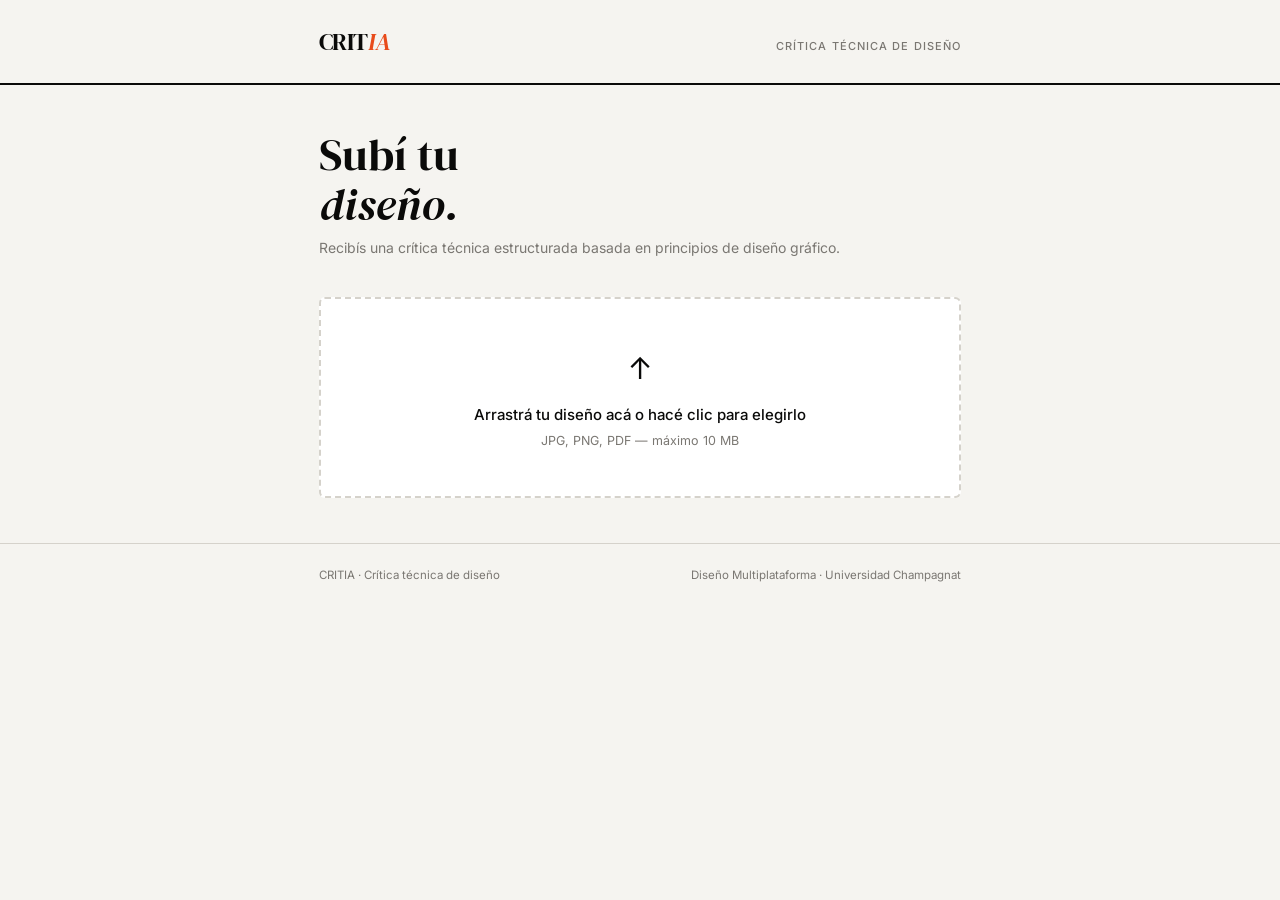
==== analizar.html @ 65135a79 "Etapa 1: Proyecto base" ====
<!DOCTYPE html>
<html lang="es">
<head>
  <meta charset="UTF-8">
  <meta name="viewport" content="width=device-width, initial-scale=1.0">
  <title>CRITIA — Crítica técnica de diseño</title>
  <link rel="stylesheet" href="style.css">
</head>
<body>

  <!-- Header -->
  <header class="site-header">
    <div class="container">
      <a href="index.html" class="brand">CRIT<em>IA</em></a>
      <span class="header-tagline">Crítica técnica de diseño</span>
    </div>
  </header>

  <!-- Loading overlay -->
  <div class="loading-overlay" id="loadingOverlay">
    <div class="loading-spinner"></div>
    <div class="loading-text">Analizando tu diseño…</div>
    <div class="loading-steps" id="loadingStep">Evaluando jerarquía visual</div>
  </div>

  <!-- Main content -->
  <main>
    <div class="container">

      <h1 class="page-title">Subí tu<br><em style="font-style:italic; font-family:'DM Serif Display',Georgia,serif;">diseño.</em></h1>
      <p class="page-subtitle">Recibís una crítica técnica estructurada basada en principios de diseño gráfico.</p>

      <!-- Upload zone -->
      <div class="upload-zone" id="uploadZone">
        <input type="file" id="fileInput" accept="image/*" aria-label="Subir imagen de diseño">
        <span class="upload-icon">↑</span>
        <div class="upload-text">Arrastrá tu diseño acá o hacé clic para elegirlo</div>
        <div class="upload-hint">JPG, PNG, PDF — máximo 10 MB</div>
      </div>

      <!-- Error -->
      <div class="error-msg" id="errorMsg"></div>

      <!-- Form (oculto hasta que haya imagen) -->
      <form id="mainForm" style="display:none;">

        <!-- Tipo de proyecto -->
        <div class="form-section">
          <label class="form-label">Tipo de proyecto</label>
          <div class="tipo-grid">
            <button type="button" class="tipo-btn" data-tipo="Póster / Afiche">
              <span class="tipo-icon">🖼</span>Póster
            </button>
            <button type="button" class="tipo-btn" data-tipo="Logotipo / Marca">
              <span class="tipo-icon">◈</span>Logo
            </button>
            <button type="button" class="tipo-btn" data-tipo="Diseño editorial (libro, revista)">
              <span class="tipo-icon">📖</span>Editorial
            </button>
            <button type="button" class="tipo-btn" data-tipo="Packaging / Envase">
              <span class="tipo-icon">📦</span>Packaging
            </button>
            <button type="button" class="tipo-btn" data-tipo="Interfaz web o app">
              <span class="tipo-icon">🖥</span>Web / App
            </button>
            <button type="button" class="tipo-btn" data-tipo="Otro">
              <span class="tipo-icon">+</span>Otro
            </button>
          </div>
        </div>

        <hr class="divider">

        <!-- Contexto -->
        <div class="form-section">
          <label class="form-label">Contexto del proyecto</label>
          <p style="font-size:13px; color:var(--fg-muted); margin-bottom:1rem;">
            Sin contexto, CRITIA solo ve la estética. Con contexto, evalúa si el diseño <em>comunica lo que tiene que comunicar</em>.
          </p>

          <div class="form-group">
            <label for="objetivo">¿Cuál es el objetivo de esta pieza?</label>
            <input
              type="text"
              id="objetivo"
              class="form-input"
              placeholder="Ej: Promocionar una exposición de arte contemporáneo"
              required
            >
          </div>

          <div class="form-group">
            <label for="audiencia">¿A quién va dirigida?</label>
            <input
              type="text"
              id="audiencia"
              class="form-input"
              placeholder="Ej: Estudiantes universitarios de arte, 18–30 años"
              required
            >
          </div>

          <div class="form-group">
            <label for="mensaje">¿Qué mensaje o sensación principal debería transmitir?</label>
            <textarea
              id="mensaje"
              class="form-textarea"
              rows="2"
              placeholder="Ej: Minimalismo contemporáneo, exclusividad accesible, cultura urbana"
              required
            ></textarea>
          </div>
        </div>

        <!-- Submit -->
        <button type="submit" class="btn-primary" id="submitBtn" disabled>
          <span>Analizar diseño</span>
          <span>→</span>
        </button>

      </form>

    </div>
  </main>

  <footer class="site-footer">
    <div class="container">
      <span>CRITIA · Crítica técnica de diseño</span>
      <span>Diseño Multiplataforma · Universidad Champagnat</span>
    </div>
  </footer>

  <script src="app.js"></script>
</body>
</html>
---- style.css ----
/* ========================================
   CRITIA — Estilos globales
   ======================================== */

@import url('https://fonts.googleapis.com/css2?family=DM+Serif+Display:ital@0;1&family=Inter:wght@300;400;500;600&display=swap');

*, *::before, *::after {
  box-sizing: border-box;
  margin: 0;
  padding: 0;
}

:root {
  --bg: #F5F4F0;
  --bg-card: #EDEAE4;
  --fg: #0A0A09;
  --fg-muted: #7A7772;
  --accent: #E84B1A;
  --accent-soft: #FAE8E2;
  --border: #D5D2CB;
  --white: #FFFFFF;
  --radius: 6px;
  --font-display: 'DM Serif Display', Georgia, serif;
  --font-body: 'Inter', system-ui, -apple-system, sans-serif;
}

html, body {
  min-height: 100vh;
  background: var(--bg);
  color: var(--fg);
  font-family: var(--font-body);
  font-size: 15px;
  line-height: 1.6;
  -webkit-font-smoothing: antialiased;
}

/* ---- Layout ---- */
.container {
  max-width: 680px;
  margin: 0 auto;
  padding: 0 1.25rem;
}

/* ---- Header ---- */
.site-header {
  border-bottom: 2px solid var(--fg);
  padding: 1.5rem 0;
  margin-bottom: 3rem;
}

.site-header .container {
  display: flex;
  align-items: baseline;
  justify-content: space-between;
  gap: 1rem;
}

.brand {
  font-family: var(--font-display);
  font-size: 1.6rem;
  font-weight: 400;
  color: var(--fg);
  text-decoration: none;
  letter-spacing: -0.02em;
}

.brand em {
  font-style: italic;
  color: var(--accent);
}

.header-tagline {
  font-size: 11px;
  font-weight: 500;
  letter-spacing: 0.1em;
  text-transform: uppercase;
  color: var(--fg-muted);
}

/* ---- Page title ---- */
.page-title {
  font-family: var(--font-display);
  font-size: clamp(2rem, 6vw, 3rem);
  font-weight: 400;
  line-height: 1.1;
  margin-bottom: 0.5rem;
  text-wrap: balance;
}

.page-subtitle {
  font-size: 14px;
  color: var(--fg-muted);
  margin-bottom: 2.5rem;
}

/* ---- Upload zone ---- */
.upload-zone {
  border: 2px dashed var(--border);
  border-radius: var(--radius);
  padding: 3rem 2rem;
  text-align: center;
  cursor: pointer;
  transition: border-color 0.15s, background 0.15s;
  background: var(--white);
  position: relative;
  margin-bottom: 2rem;
}

.upload-zone:hover,
.upload-zone.drag-over {
  border-color: var(--fg);
  background: var(--bg-card);
}

.upload-zone.has-image {
  border-style: solid;
  border-color: var(--fg);
  padding: 0;
  overflow: hidden;
}

.upload-zone input[type="file"] {
  position: absolute;
  inset: 0;
  opacity: 0;
  cursor: pointer;
  width: 100%;
  height: 100%;
}

.upload-icon {
  font-size: 2rem;
  margin-bottom: 0.75rem;
  display: block;
}

.upload-text {
  font-size: 15px;
  font-weight: 500;
  color: var(--fg);
  margin-bottom: 0.25rem;
}

.upload-hint {
  font-size: 12.5px;
  color: var(--fg-muted);
}

.upload-preview {
  width: 100%;
  max-height: 360px;
  object-fit: contain;
  display: block;
}

.upload-change-btn {
  position: absolute;
  bottom: 0.75rem;
  right: 0.75rem;
  background: var(--fg);
  color: var(--bg);
  border: none;
  border-radius: 4px;
  padding: 0.4rem 0.8rem;
  font-size: 12px;
  font-weight: 500;
  cursor: pointer;
  font-family: var(--font-body);
  z-index: 2;
}

/* ---- Form sections ---- */
.form-section {
  margin-bottom: 2rem;
}

.form-label {
  display: block;
  font-size: 11px;
  font-weight: 600;
  letter-spacing: 0.12em;
  text-transform: uppercase;
  color: var(--fg-muted);
  margin-bottom: 0.75rem;
}

/* ---- Tipo de proyecto ---- */
.tipo-grid {
  display: grid;
  grid-template-columns: repeat(3, 1fr);
  gap: 0.5rem;
}

@media (max-width: 480px) {
  .tipo-grid { grid-template-columns: repeat(2, 1fr); }
}

.tipo-btn {
  background: var(--white);
  border: 1.5px solid var(--border);
  border-radius: var(--radius);
  padding: 0.75rem 0.5rem;
  text-align: center;
  cursor: pointer;
  font-family: var(--font-body);
  font-size: 13px;
  font-weight: 500;
  color: var(--fg);
  transition: border-color 0.12s, background 0.12s;
  display: flex;
  flex-direction: column;
  align-items: center;
  gap: 0.3rem;
}

.tipo-btn:hover {
  border-color: var(--fg);
}

.tipo-btn.selected {
  border-color: var(--fg);
  background: var(--fg);
  color: var(--bg);
}

.tipo-icon { font-size: 1.2rem; }

/* ---- Inputs ---- */
.form-input,
.form-textarea {
  width: 100%;
  background: var(--white);
  border: 1.5px solid var(--border);
  border-radius: var(--radius);
  padding: 0.75rem 1rem;
  font-family: var(--font-body);
  font-size: 14px;
  color: var(--fg);
  transition: border-color 0.12s;
  outline: none;
  resize: none;
}

.form-input:focus,
.form-textarea:focus {
  border-color: var(--fg);
}

.form-input::placeholder,
.form-textarea::placeholder {
  color: var(--fg-muted);
}

.form-group {
  margin-bottom: 1rem;
}

.form-group label {
  display: block;
  font-size: 13px;
  font-weight: 500;
  color: var(--fg);
  margin-bottom: 0.4rem;
}

/* ---- Divider ---- */
.divider {
  border: none;
  border-top: 1px solid var(--border);
  margin: 2rem 0;
}

/* ---- Submit button ---- */
.btn-primary {
  width: 100%;
  background: var(--fg);
  color: var(--bg);
  border: none;
  border-radius: var(--radius);
  padding: 1rem 1.5rem;
  font-family: var(--font-display);
  font-style: italic;
  font-size: 1.1rem;
  cursor: pointer;
  transition: opacity 0.15s, transform 0.1s;
  display: flex;
  align-items: center;
  justify-content: center;
  gap: 0.5rem;
  margin-top: 2rem;
}

.btn-primary:hover:not(:disabled) {
  opacity: 0.88;
}

.btn-primary:active:not(:disabled) {
  transform: scale(0.99);
}

.btn-primary:disabled {
  opacity: 0.4;
  cursor: not-allowed;
}

/* ---- Loading state ---- */
.loading-overlay {
  display: none;
  position: fixed;
  inset: 0;
  background: var(--bg);
  z-index: 100;
  flex-direction: column;
  align-items: center;
  justify-content: center;
  gap: 1.5rem;
}

.loading-overlay.visible {
  display: flex;
}

.loading-spinner {
  width: 40px;
  height: 40px;
  border: 3px solid var(--border);
  border-top-color: var(--fg);
  border-radius: 50%;
  animation: spin 0.8s linear infinite;
}

@keyframes spin {
  to { transform: rotate(360deg); }
}

.loading-text {
  font-family: var(--font-display);
  font-style: italic;
  font-size: 1.2rem;
  color: var(--fg-muted);
}

.loading-steps {
  font-size: 12px;
  color: var(--fg-muted);
  text-align: center;
}

/* ---- Error message ---- */
.error-msg {
  background: #FAE5E0;
  border: 1px solid #E84B1A;
  border-radius: var(--radius);
  padding: 0.75rem 1rem;
  font-size: 13.5px;
  color: #CC2200;
  margin-top: 1rem;
  display: none;
}

.error-msg.visible { display: block; }

/* ---- Resultado page ---- */
.resultado-header {
  margin-bottom: 2.5rem;
}

.resultado-image {
  width: 100%;
  max-height: 280px;
  object-fit: contain;
  border-radius: var(--radius);
  border: 1px solid var(--border);
  background: var(--white);
  margin-bottom: 1.5rem;
}

/* ---- Pregunta reflexiva ---- */
.pregunta-box {
  background: var(--fg);
  color: var(--bg);
  border-radius: var(--radius);
  padding: 1.5rem;
  margin-bottom: 2rem;
}

.pregunta-label {
  font-size: 10px;
  font-weight: 600;
  letter-spacing: 0.12em;
  text-transform: uppercase;
  color: rgba(245,244,240,0.5);
  margin-bottom: 0.75rem;
}

.pregunta-text {
  font-family: var(--font-display);
  font-style: italic;
  font-size: 1.15rem;
  line-height: 1.4;
  margin-bottom: 1rem;
  text-wrap: balance;
}

.pregunta-input {
  width: 100%;
  background: rgba(255,255,255,0.08);
  border: 1.5px solid rgba(255,255,255,0.2);
  border-radius: 4px;
  padding: 0.7rem 0.9rem;
  font-family: var(--font-body);
  font-size: 14px;
  color: var(--bg);
  outline: none;
  resize: none;
  transition: border-color 0.12s;
}

.pregunta-input::placeholder {
  color: rgba(245,244,240,0.35);
}

.pregunta-input:focus {
  border-color: rgba(255,255,255,0.5);
}

.btn-ver-analisis {
  width: 100%;
  background: var(--accent);
  color: #fff;
  border: none;
  border-radius: 4px;
  padding: 0.75rem 1rem;
  font-family: var(--font-body);
  font-size: 14px;
  font-weight: 600;
  cursor: pointer;
  margin-top: 0.75rem;
  transition: opacity 0.15s;
}

.btn-ver-analisis:hover { opacity: 0.88; }

/* ---- Dimensiones ---- */
.dimensiones-section {
  display: none;
}

.dimensiones-section.visible {
  display: block;
}

.dimensiones-title {
  font-family: var(--font-display);
  font-size: 1.5rem;
  font-weight: 400;
  margin-bottom: 1rem;
}

.dimension-card {
  background: var(--white);
  border: 1px solid var(--border);
  border-radius: var(--radius);
  padding: 1.2rem 1.3rem;
  margin-bottom: 0.75rem;
}

.dimension-header {
  display: flex;
  align-items: center;
  gap: 0.75rem;
  margin-bottom: 0.6rem;
}

.dimension-num {
  font-size: 10px;
  font-weight: 600;
  color: var(--fg-muted);
  font-variant-numeric: tabular-nums;
  width: 20px;
}

.dimension-nombre {
  font-weight: 600;
  font-size: 14.5px;
  flex: 1;
}

.estado-badge {
  font-size: 13px;
  padding: 2px 0;
}

.dimension-analisis {
  font-size: 13.5px;
  color: var(--fg);
  line-height: 1.5;
  margin-bottom: 0.5rem;
  padding-left: 28px;
}

.dimension-mejora {
  font-size: 12.5px;
  color: var(--fg-muted);
  padding-left: 28px;
  border-left: 2px solid var(--border);
  margin-left: 28px;
  padding-left: 0.75rem;
  font-style: italic;
}

/* ---- Botón reiniciar ---- */
.btn-secondary {
  width: 100%;
  background: transparent;
  color: var(--fg);
  border: 1.5px solid var(--border);
  border-radius: var(--radius);
  padding: 0.85rem 1.5rem;
  font-family: var(--font-body);
  font-size: 14px;
  font-weight: 500;
  cursor: pointer;
  margin-top: 2rem;
  transition: border-color 0.12s;
}

.btn-secondary:hover {
  border-color: var(--fg);
}

/* ---- Footer ---- */
.site-footer {
  border-top: 1px solid var(--border);
  padding: 1.5rem 0;
  margin-top: 3rem;
}

.site-footer .container {
  display: flex;
  justify-content: space-between;
  align-items: center;
  flex-wrap: wrap;
  gap: 0.5rem;
  font-size: 11.5px;
  color: var(--fg-muted);
}
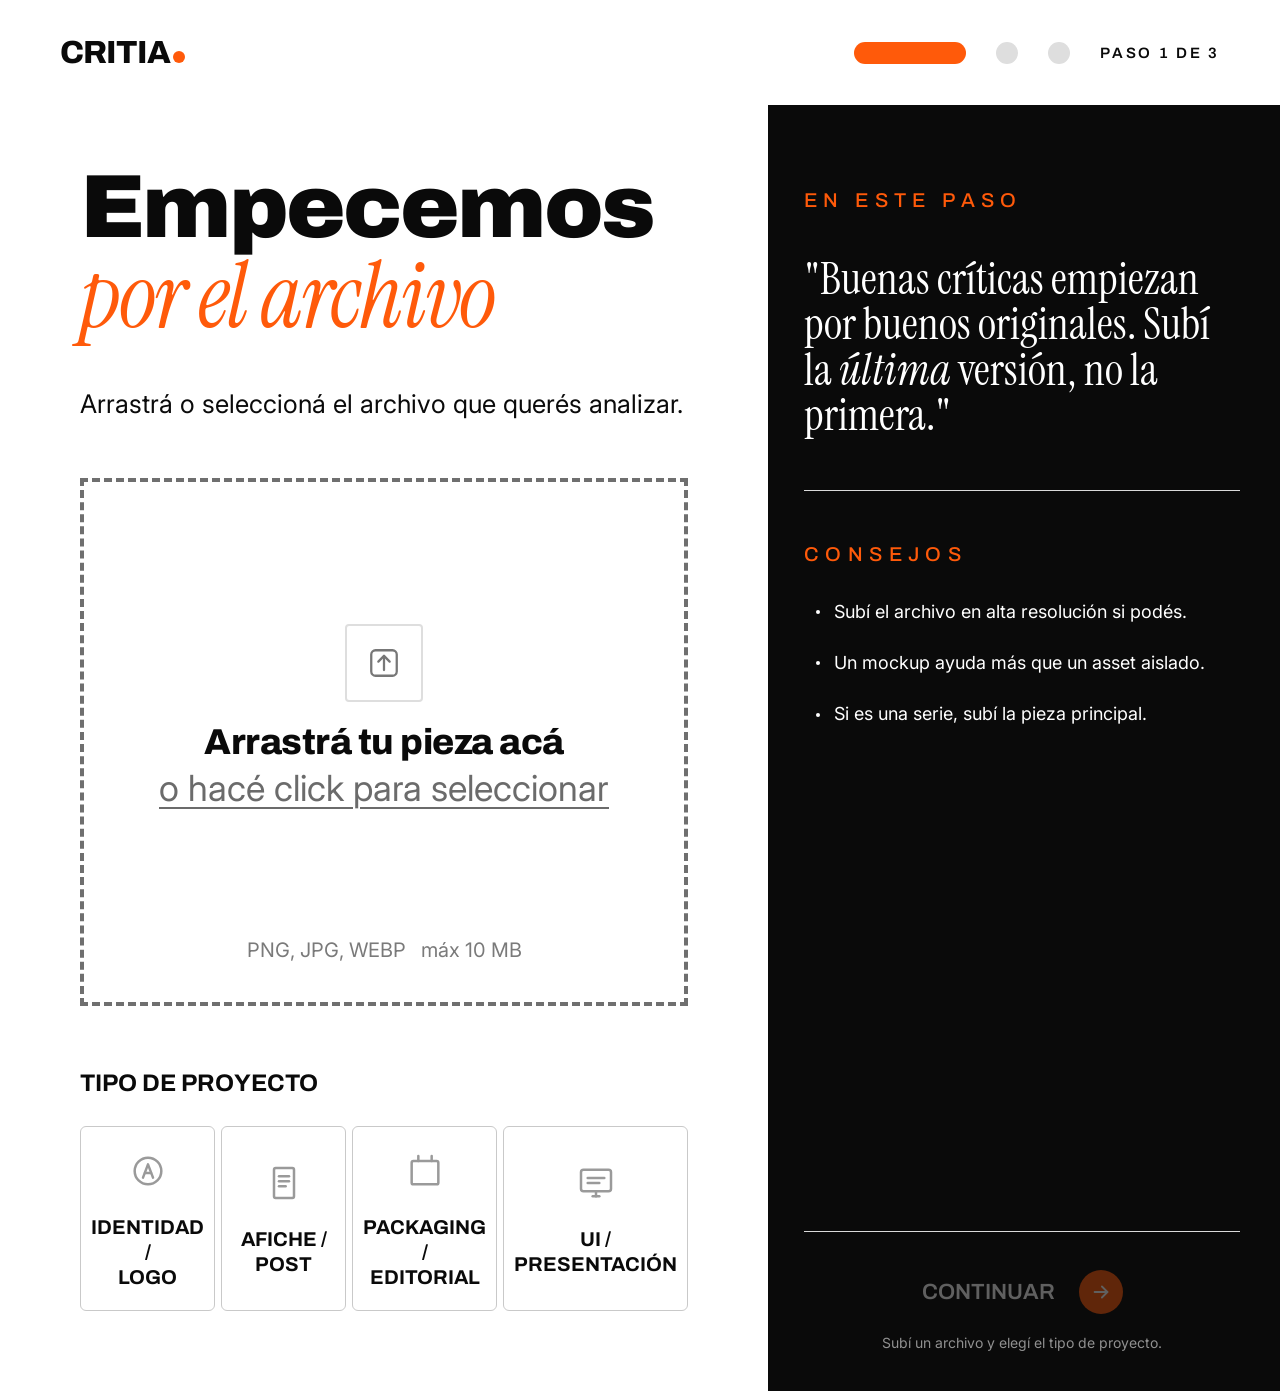
==== commit 354ebd65: "“Etapa 2: Pantalla de carga y contexto" ====
--- a/analizar.html
+++ b/analizar.html
@@ -3,132 +3,690 @@
 <head>
   <meta charset="UTF-8">
   <meta name="viewport" content="width=device-width, initial-scale=1.0">
-  <title>CRITIA — Crítica técnica de diseño</title>
-  <link rel="stylesheet" href="style.css">
+  <title>CRITIA — Analizar diseño</title>
+  <link rel="preconnect" href="https://fonts.googleapis.com">
+  <link rel="preconnect" href="https://fonts.gstatic.com" crossorigin>
+  <link href="https://fonts.googleapis.com/css2?family=Archivo:wght@500;600;700;800;900&family=Instrument+Serif:ital@0;1&family=Inter:wght@400;500;600&display=swap" rel="stylesheet">
+  <style>
+    *, *::before, *::after { box-sizing: border-box; margin: 0; padding: 0; }
+
+    :root {
+      --black: #0a0a0a;
+      --white: #ffffff;
+      --orange: #ff5a0a;
+      --gray-500: #7a7a7a;
+      --gray-300: #c9c9c9;
+      --gray-200: #dedede;
+      --font-display: 'Archivo', 'Helvetica Neue', Arial, sans-serif;
+      --font-serif: 'Instrument Serif', Georgia, serif;
+      --font-body: 'Inter', 'Helvetica Neue', Arial, sans-serif;
+      --gutter: 80px;
+    }
+
+    html, body { height: 100%; }
+
+    body {
+      font-family: var(--font-body);
+      background: var(--white);
+      color: var(--black);
+      -webkit-font-smoothing: antialiased;
+    }
+
+    /* ================= LAYOUT ================= */
+    .shell {
+      display: grid;
+      grid-template-columns: minmax(0, 1fr) minmax(360px, 512px);
+      grid-template-rows: 105px 1fr;
+      min-height: 100vh;
+    }
+
+    /* ---- Header ---- */
+    .topbar {
+      grid-column: 1 / -1;
+      display: flex;
+      align-items: center;
+      justify-content: space-between;
+      padding: 0 60px;
+    }
+
+    .logo {
+      font-family: var(--font-display);
+      font-weight: 800;
+      font-size: 32px;
+      letter-spacing: -1px;
+      color: var(--black);
+      text-decoration: none;
+      display: inline-flex;
+      align-items: baseline;
+      gap: 3px;
+    }
+
+    .logo::after {
+      content: '';
+      width: 12px;
+      height: 12px;
+      border-radius: 50%;
+      background: var(--orange);
+    }
+
+    .progress, .progress-dots {
+      display: flex;
+      align-items: center;
+      gap: 30px;
+    }
+
+    .progress-dot {
+      width: 22px;
+      height: 22px;
+      border-radius: 11px;
+      background: var(--gray-200);
+      transition: width .3s ease, background .3s ease;
+    }
+
+    .progress-dot.active { width: 112px; background: var(--orange); }
+    .progress-dot.done { background: var(--black); }
+
+    .progress-label {
+      font-family: var(--font-display);
+      font-weight: 600;
+      font-size: 15px;
+      letter-spacing: .18em;
+      text-transform: uppercase;
+    }
+
+    /* ---- Columna izquierda ---- */
+    .main { padding: 60px var(--gutter) 80px; }
+
+    .title {
+      font-family: var(--font-display);
+      font-weight: 900;
+      font-size: clamp(56px, 7vw, 104px);
+      line-height: .95;
+      letter-spacing: -3px;
+    }
+
+    .title em {
+      display: block;
+      font-family: var(--font-serif);
+      font-style: italic;
+      font-weight: 400;
+      color: var(--orange);
+      letter-spacing: -2px;
+      margin-top: 4px;
+    }
+
+    .lead {
+      font-size: clamp(18px, 2vw, 28px);
+      line-height: 1.35;
+      margin-top: 48px;
+      max-width: 780px;
+    }
+
+    /* ---- Upload ---- */
+    .upload-zone {
+      position: relative;
+      margin-top: 56px;
+      min-height: 528px;
+      border: 4px dashed #6f6f6f;
+      display: flex;
+      flex-direction: column;
+      align-items: center;
+      justify-content: center;
+      text-align: center;
+      cursor: pointer;
+      transition: background .2s ease;
+      padding: 40px 24px 90px;
+    }
+
+    .upload-zone:hover { background: #fafafa; }
+    .upload-zone.drag-over { background: #fff4ee; }
+    .upload-zone:focus-visible { outline: 3px solid var(--orange); outline-offset: 4px; }
+    .upload-zone input[type="file"] { display: none; }
+
+    .upload-icon {
+      width: 78px;
+      height: 78px;
+      border: 2px solid var(--gray-200);
+      border-radius: 4px;
+      display: flex;
+      align-items: center;
+      justify-content: center;
+      margin-bottom: 20px;
+    }
+
+    .upload-icon svg {
+      width: 34px;
+      height: 34px;
+      stroke: #777;
+      fill: none;
+      stroke-width: 1.6;
+      stroke-linecap: round;
+      stroke-linejoin: round;
+    }
+
+    .upload-text strong {
+      display: block;
+      font-family: var(--font-display);
+      font-weight: 800;
+      font-size: 36px;
+      letter-spacing: -.5px;
+    }
+
+    .upload-text span {
+      display: inline-block;
+      margin-top: 4px;
+      font-size: 36px;
+      color: #6b6b6b;
+      text-decoration: underline;
+      text-decoration-thickness: 2px;
+      text-underline-offset: 6px;
+    }
+
+    .upload-hint {
+      position: absolute;
+      bottom: 40px;
+      left: 0;
+      right: 0;
+      font-size: 20px;
+      color: var(--gray-500);
+    }
+
+    .upload-zone.has-image { cursor: default; padding: 32px; }
+    .upload-zone.has-image:hover { background: transparent; }
+
+    .upload-preview {
+      max-width: 100%;
+      max-height: 420px;
+      object-fit: contain;
+      box-shadow: 0 10px 30px rgba(0,0,0,.08);
+    }
+
+    .upload-change-btn {
+      margin-top: 24px;
+      background: none;
+      border: none;
+      font-family: var(--font-body);
+      font-size: 18px;
+      color: #6b6b6b;
+      text-decoration: underline;
+      text-underline-offset: 4px;
+      cursor: pointer;
+    }
+
+    .upload-change-btn:hover { color: var(--black); }
+
+    /* ---- Tipo de proyecto ---- */
+    .section-label {
+      font-family: var(--font-display);
+      font-weight: 700;
+      font-size: 24px;
+      text-transform: uppercase;
+      margin-top: 64px;
+      margin-bottom: 30px;
+    }
+
+    .tipo-grid {
+      display: grid;
+      grid-template-columns: repeat(4, 1fr);
+      gap: 6px;
+    }
+
+    .tipo-btn {
+      min-height: 178px;
+      border: 1.5px solid var(--gray-300);
+      border-radius: 6px;
+      background: var(--white);
+      color: var(--black);
+      display: flex;
+      flex-direction: column;
+      align-items: center;
+      justify-content: center;
+      gap: 20px;
+      padding: 20px 10px;
+      font-family: var(--font-display);
+      font-weight: 700;
+      font-size: 20px;
+      line-height: 1.25;
+      text-transform: uppercase;
+      text-align: center;
+      cursor: pointer;
+      transition: background .15s ease, color .15s ease, border-color .15s ease;
+    }
+
+    .tipo-btn:hover { border-color: var(--black); }
+
+    .tipo-btn svg {
+      width: 48px;
+      height: 48px;
+      padding: 4px;
+      stroke: #9a9a9a;
+      fill: none;
+      stroke-width: 1.5;
+      stroke-linecap: round;
+      stroke-linejoin: round;
+    }
+
+    .tipo-btn.selected {
+      background: var(--black);
+      border-color: var(--black);
+      color: var(--white);
+    }
+
+    .tipo-btn.selected svg { stroke: var(--black); background: var(--white); }
+
+    /* ---- Formulario de contexto (paso 2) ---- */
+    .form-group { margin-top: 44px; }
+
+    .form-group label {
+      display: block;
+      font-family: var(--font-display);
+      font-weight: 700;
+      font-size: 22px;
+      text-transform: uppercase;
+      margin-bottom: 6px;
+    }
+
+    .form-group small {
+      display: block;
+      font-size: 16px;
+      color: var(--gray-500);
+    }
+
+    .form-input {
+      width: 100%;
+      border: none;
+      border-bottom: 2px solid var(--black);
+      padding: 14px 0;
+      font-family: var(--font-body);
+      font-size: 22px;
+      background: transparent;
+      color: var(--black);
+      outline: none;
+      resize: vertical;
+      transition: border-color .15s ease;
+    }
+
+    .form-input::placeholder { color: #a8a8a8; }
+    .form-input:focus { border-color: var(--orange); }
+
+    .back-link {
+      margin-top: 56px;
+      background: none;
+      border: none;
+      font-family: var(--font-display);
+      font-weight: 600;
+      font-size: 16px;
+      letter-spacing: .12em;
+      text-transform: uppercase;
+      color: var(--gray-500);
+      cursor: pointer;
+    }
+
+    .back-link:hover { color: var(--black); }
+
+    /* ---- Error ---- */
+    .error-msg {
+      display: none;
+      margin-top: 24px;
+      padding: 16px 20px;
+      border-left: 4px solid var(--orange);
+      background: #fff4ee;
+      font-size: 16px;
+      line-height: 1.5;
+    }
+
+    .error-msg.visible { display: block; }
+
+    /* ================= PANEL NEGRO ================= */
+    .aside {
+      background: var(--black);
+      color: var(--white);
+      padding: 84px 40px 40px 36px;
+      display: flex;
+      flex-direction: column;
+    }
+
+    .aside-kicker {
+      font-family: var(--font-display);
+      font-weight: 500;
+      font-size: 20px;
+      letter-spacing: .32em;
+      text-transform: uppercase;
+      color: var(--orange);
+    }
+
+    .aside-quote {
+      font-family: var(--font-serif);
+      font-size: clamp(36px, 3.4vw, 50px);
+      line-height: 1.04;
+      margin-top: 46px;
+      padding-bottom: 52px;
+      border-bottom: 1px solid rgba(255,255,255,.85);
+    }
+
+    .aside-quote em { font-style: italic; }
+    .aside-tips-title { margin-top: 52px; }
+
+    .aside-tips {
+      list-style: none;
+      margin-top: 34px;
+      display: flex;
+      flex-direction: column;
+      gap: 26px;
+    }
+
+    .aside-tips li {
+      position: relative;
+      padding-left: 30px;
+      font-size: 18px;
+      line-height: 1.4;
+    }
+
+    .aside-tips li::before {
+      content: '';
+      position: absolute;
+      left: 12px;
+      top: .62em;
+      width: 4px;
+      height: 4px;
+      border-radius: 50%;
+      background: var(--white);
+    }
+
+    .aside-footer {
+      margin-top: auto;
+      padding-top: 30px;
+      border-top: 1px solid rgba(255,255,255,.85);
+      display: flex;
+      justify-content: center;
+    }
+
+    .next-btn {
+      display: inline-flex;
+      align-items: center;
+      gap: 24px;
+      background: none;
+      border: none;
+      color: var(--white);
+      font-family: var(--font-display);
+      font-weight: 600;
+      font-size: 22px;
+      text-transform: uppercase;
+      cursor: pointer;
+      padding: 8px 0;
+    }
+
+    .next-btn .arrow {
+      width: 44px;
+      height: 44px;
+      border-radius: 50%;
+      background: var(--orange);
+      display: flex;
+      align-items: center;
+      justify-content: center;
+      transition: transform .2s ease;
+    }
+
+    .next-btn .arrow svg {
+      width: 22px;
+      height: 22px;
+      stroke: var(--white);
+      fill: none;
+      stroke-width: 2;
+      stroke-linecap: round;
+      stroke-linejoin: round;
+    }
+
+    .next-btn:hover:not(:disabled) .arrow { transform: translateX(4px); }
+    .next-btn:disabled { opacity: .35; cursor: not-allowed; }
+
+    .aside-help {
+      text-align: center;
+      font-size: 14px;
+      color: rgba(255,255,255,.55);
+      margin-top: 12px;
+      min-height: 1.2em;
+    }
+
+    /* ================= PASOS ================= */
+    .step { display: none; }
+    .step.active { display: block; }
+    .aside .step.active { display: flex; flex-direction: column; flex: 1; }
+
+    /* ================= LOADING ================= */
+    .loading-overlay {
+      position: fixed;
+      inset: 0;
+      background: var(--black);
+      color: var(--white);
+      display: none;
+      flex-direction: column;
+      align-items: center;
+      justify-content: center;
+      gap: 24px;
+      z-index: 100;
+      text-align: center;
+      padding: 24px;
+    }
+
+    .loading-overlay.visible { display: flex; }
+
+    .loading-spinner {
+      width: 56px;
+      height: 56px;
+      border-radius: 50%;
+      border: 3px solid rgba(255,255,255,.15);
+      border-top-color: var(--orange);
+      animation: spin .9s linear infinite;
+    }
+
+    .loading-text { font-family: var(--font-serif); font-size: 44px; }
+    .loading-text em { font-style: italic; color: var(--orange); }
+
+    .loading-steps {
+      font-family: var(--font-display);
+      font-size: 15px;
+      letter-spacing: .2em;
+      text-transform: uppercase;
+      color: rgba(255,255,255,.6);
+    }
+
+    @keyframes spin { to { transform: rotate(360deg); } }
+
+    /* ================= RESPONSIVE ================= */
+    @media (max-width: 1100px) {
+      :root { --gutter: 48px; }
+      .upload-text strong, .upload-text span { font-size: 28px; }
+      .tipo-btn { font-size: 16px; min-height: 150px; }
+    }
+
+    @media (max-width: 860px) {
+      .shell { grid-template-columns: 1fr; grid-template-rows: auto auto auto; }
+      .topbar { padding: 20px 16px; }
+      .logo { font-size: 24px; }
+      .progress, .progress-dots { gap: 10px; }
+      .progress-dot { width: 12px; height: 12px; }
+      .progress-dot.active { width: 48px; }
+      .progress-label { font-size: 12px; }
+      .main { padding: 24px 16px 40px; }
+      .title { letter-spacing: -1.5px; }
+      .lead { margin-top: 24px; }
+      .upload-zone { min-height: 300px; margin-top: 32px; }
+      .upload-text strong, .upload-text span { font-size: 22px; }
+      .upload-hint { font-size: 15px; bottom: 24px; }
+      .section-label { font-size: 18px; margin-top: 40px; margin-bottom: 16px; }
+      .tipo-grid { grid-template-columns: repeat(2, 1fr); }
+      .tipo-btn { min-height: 130px; font-size: 15px; }
+      .form-group label { font-size: 18px; }
+      .form-input { font-size: 18px; }
+      .aside { padding: 40px 16px 32px; }
+      .aside-kicker { font-size: 14px; }
+      .aside-footer { margin-top: 40px; }
+    }
+  </style>
 </head>
 <body>
 
-  <!-- Header -->
-  <header class="site-header">
-    <div class="container">
-      <a href="index.html" class="brand">CRIT<em>IA</em></a>
-      <span class="header-tagline">Crítica técnica de diseño</span>
-    </div>
-  </header>
-
   <!-- Loading overlay -->
-  <div class="loading-overlay" id="loadingOverlay">
+  <div class="loading-overlay" id="loadingOverlay" role="status" aria-live="polite">
     <div class="loading-spinner"></div>
-    <div class="loading-text">Analizando tu diseño…</div>
+    <div class="loading-text">Analizando tu <em>pieza</em>…</div>
     <div class="loading-steps" id="loadingStep">Evaluando jerarquía visual</div>
   </div>
 
-  <!-- Main content -->
-  <main>
-    <div class="container">
-
-      <h1 class="page-title">Subí tu<br><em style="font-style:italic; font-family:'DM Serif Display',Georgia,serif;">diseño.</em></h1>
-      <p class="page-subtitle">Recibís una crítica técnica estructurada basada en principios de diseño gráfico.</p>
-
-      <!-- Upload zone -->
-      <div class="upload-zone" id="uploadZone">
-        <input type="file" id="fileInput" accept="image/*" aria-label="Subir imagen de diseño">
-        <span class="upload-icon">↑</span>
-        <div class="upload-text">Arrastrá tu diseño acá o hacé clic para elegirlo</div>
-        <div class="upload-hint">JPG, PNG, PDF — máximo 10 MB</div>
+  <div class="shell">
+
+    <!-- Header -->
+    <header class="topbar">
+      <a href="index.html" class="logo" aria-label="CRITIA, volver al inicio">CRITIA</a>
+      <div class="progress" aria-label="Progreso">
+        <div class="progress-dots">
+          <span class="progress-dot active" data-dot="1"></span>
+          <span class="progress-dot" data-dot="2"></span>
+          <span class="progress-dot" data-dot="3"></span>
+        </div>
+        <span class="progress-label" id="progressLabel">Paso 1 de 3</span>
       </div>
-
-      <!-- Error -->
-      <div class="error-msg" id="errorMsg"></div>
-
-      <!-- Form (oculto hasta que haya imagen) -->
-      <form id="mainForm" style="display:none;">
-
-        <!-- Tipo de proyecto -->
-        <div class="form-section">
-          <label class="form-label">Tipo de proyecto</label>
-          <div class="tipo-grid">
-            <button type="button" class="tipo-btn" data-tipo="Póster / Afiche">
-              <span class="tipo-icon">🖼</span>Póster
-            </button>
-            <button type="button" class="tipo-btn" data-tipo="Logotipo / Marca">
-              <span class="tipo-icon">◈</span>Logo
-            </button>
-            <button type="button" class="tipo-btn" data-tipo="Diseño editorial (libro, revista)">
-              <span class="tipo-icon">📖</span>Editorial
-            </button>
-            <button type="button" class="tipo-btn" data-tipo="Packaging / Envase">
-              <span class="tipo-icon">📦</span>Packaging
-            </button>
-            <button type="button" class="tipo-btn" data-tipo="Interfaz web o app">
-              <span class="tipo-icon">🖥</span>Web / App
-            </button>
-            <button type="button" class="tipo-btn" data-tipo="Otro">
-              <span class="tipo-icon">+</span>Otro
-            </button>
+    </header>
+
+    <!-- ============ COLUMNA IZQUIERDA ============ -->
+    <main class="main">
+
+      <!-- PASO 1: Archivo + tipo -->
+      <section class="step active" data-step="1">
+        <h1 class="title">Empecemos<em>por el archivo</em></h1>
+        <p class="lead">Arrastrá o seleccioná el archivo que querés analizar.</p>
+
+        <div class="upload-zone" id="uploadZone" role="button" tabindex="0" aria-label="Subir archivo de diseño">
+          <input type="file" id="fileInput" accept="image/png,image/jpeg,image/webp" aria-label="Subir imagen de diseño">
+          <div class="upload-icon">
+            <svg viewBox="0 0 24 24" aria-hidden="true">
+              <rect x="3" y="3" width="18" height="18" rx="3"/>
+              <polyline points="8 11 12 7 16 11"/>
+              <line x1="12" y1="7" x2="12" y2="17"/>
+            </svg>
           </div>
+          <div class="upload-text">
+            <strong>Arrastrá tu pieza acá</strong>
+            <span>o hacé click para seleccionar</span>
+          </div>
+          <div class="upload-hint">PNG, JPG, WEBP &nbsp; máx 10 MB</div>
         </div>
 
-        <hr class="divider">
-
-        <!-- Contexto -->
-        <div class="form-section">
-          <label class="form-label">Contexto del proyecto</label>
-          <p style="font-size:13px; color:var(--fg-muted); margin-bottom:1rem;">
-            Sin contexto, CRITIA solo ve la estética. Con contexto, evalúa si el diseño <em>comunica lo que tiene que comunicar</em>.
-          </p>
-
+        <h2 class="section-label">Tipo de proyecto</h2>
+        <div class="tipo-grid" role="radiogroup" aria-label="Tipo de proyecto">
+          <button type="button" class="tipo-btn" data-tipo="Identidad / Logo" role="radio" aria-checked="false">
+            <svg viewBox="0 0 24 24" aria-hidden="true">
+              <circle cx="12" cy="12" r="8"/>
+              <polyline points="9 16 12 8 15 16"/>
+              <line x1="10.2" y1="13.2" x2="13.8" y2="13.2"/>
+            </svg>
+            <span>Identidad /<br>Logo</span>
+          </button>
+          <button type="button" class="tipo-btn" data-tipo="Afiche / Post" role="radio" aria-checked="false">
+            <svg viewBox="0 0 24 24" aria-hidden="true">
+              <rect x="6" y="3" width="12" height="18" rx="1"/>
+              <line x1="9" y1="8" x2="15" y2="8"/>
+              <line x1="9" y1="11" x2="15" y2="11"/>
+              <line x1="9" y1="14" x2="13" y2="14"/>
+            </svg>
+            <span>Afiche /<br>Post</span>
+          </button>
+          <button type="button" class="tipo-btn" data-tipo="Packaging / Editorial" role="radio" aria-checked="false">
+            <svg viewBox="0 0 24 24" aria-hidden="true">
+              <rect x="4" y="6" width="16" height="14" rx="1"/>
+              <line x1="8" y1="3" x2="8" y2="6"/>
+              <line x1="16" y1="3" x2="16" y2="6"/>
+            </svg>
+            <span>Packaging /<br>Editorial</span>
+          </button>
+          <button type="button" class="tipo-btn" data-tipo="UI / Presentación" role="radio" aria-checked="false">
+            <svg viewBox="0 0 24 24" aria-hidden="true">
+              <rect x="3" y="4" width="18" height="13" rx="1.5"/>
+              <line x1="7" y1="9" x2="17" y2="9"/>
+              <line x1="7" y1="12" x2="14" y2="12"/>
+              <line x1="10" y1="20" x2="14" y2="20"/>
+              <line x1="12" y1="17" x2="12" y2="20"/>
+            </svg>
+            <span>UI /<br>Presentación</span>
+          </button>
+        </div>
+      </section>
+
+      <!-- PASO 2: Contexto -->
+      <section class="step" data-step="2">
+        <h1 class="title">Ahora,<em>el contexto</em></h1>
+        <p class="lead">Contanos para qué es la pieza. Así la crítica evalúa si comunica, no solo si se ve bien.</p>
+
+        <form id="mainForm" novalidate>
           <div class="form-group">
-            <label for="objetivo">¿Cuál es el objetivo de esta pieza?</label>
-            <input
-              type="text"
-              id="objetivo"
-              class="form-input"
-              placeholder="Ej: Promocionar una exposición de arte contemporáneo"
-              required
-            >
+            <label for="objetivo">Objetivo</label>
+            <small>¿Qué tiene que lograr esta pieza?</small>
+            <input type="text" id="objetivo" class="form-input" placeholder="Ej: Promocionar una exposición de arte contemporáneo" required>
           </div>
 
           <div class="form-group">
-            <label for="audiencia">¿A quién va dirigida?</label>
-            <input
-              type="text"
-              id="audiencia"
-              class="form-input"
-              placeholder="Ej: Estudiantes universitarios de arte, 18–30 años"
-              required
-            >
+            <label for="audiencia">Público</label>
+            <small>¿A quién va dirigida?</small>
+            <input type="text" id="audiencia" class="form-input" placeholder="Ej: Estudiantes universitarios de arte, 18 a 30 años" required>
           </div>
 
           <div class="form-group">
-            <label for="mensaje">¿Qué mensaje o sensación principal debería transmitir?</label>
-            <textarea
-              id="mensaje"
-              class="form-textarea"
-              rows="2"
-              placeholder="Ej: Minimalismo contemporáneo, exclusividad accesible, cultura urbana"
-              required
-            ></textarea>
+            <label for="mensaje">Concepto</label>
+            <small>¿Qué mensaje o sensación tiene que transmitir?</small>
+            <textarea id="mensaje" class="form-input" rows="2" placeholder="Ej: Minimalismo contemporáneo, exclusividad accesible" required></textarea>
           </div>
+        </form>
+
+        <button type="button" class="back-link" id="backBtn">← Volver al archivo</button>
+      </section>
+
+      <div class="error-msg" id="errorMsg" role="alert"></div>
+    </main>
+
+    <!-- ============ PANEL NEGRO ============ -->
+    <aside class="aside">
+
+      <!-- Panel paso 1 -->
+      <div class="step active" data-step="1">
+        <p class="aside-kicker">En este paso</p>
+        <blockquote class="aside-quote">"Buenas críticas empiezan por buenos originales. Subí la <em>última</em> versión, no la primera."</blockquote>
+        <p class="aside-kicker aside-tips-title">Consejos</p>
+        <ul class="aside-tips">
+          <li>Subí el archivo en alta resolución si podés.</li>
+          <li>Un mockup ayuda más que un asset aislado.</li>
+          <li>Si es una serie, subí la pieza principal.</li>
+        </ul>
+        <div class="aside-footer">
+          <button type="button" class="next-btn" id="continuarBtn" disabled>
+            Continuar
+            <span class="arrow"><svg viewBox="0 0 24 24" aria-hidden="true"><line x1="5" y1="12" x2="19" y2="12"/><polyline points="13 6 19 12 13 18"/></svg></span>
+          </button>
         </div>
-
-        <!-- Submit -->
-        <button type="submit" class="btn-primary" id="submitBtn" disabled>
-          <span>Analizar diseño</span>
-          <span>→</span>
-        </button>
-
-      </form>
-
-    </div>
-  </main>
-
-  <footer class="site-footer">
-    <div class="container">
-      <span>CRITIA · Crítica técnica de diseño</span>
-      <span>Diseño Multiplataforma · Universidad Champagnat</span>
-    </div>
-  </footer>
+        <p class="aside-help" id="continuarHelp">Subí un archivo y elegí el tipo de proyecto.</p>
+      </div>
+
+      <!-- Panel paso 2 -->
+      <div class="step" data-step="2">
+        <p class="aside-kicker">En este paso</p>
+        <blockquote class="aside-quote">"Sin contexto, la crítica solo ve <em>estética</em>. Con contexto, ve si la pieza cumple."</blockquote>
+        <p class="aside-kicker aside-tips-title">Consejos</p>
+        <ul class="aside-tips">
+          <li>Sé concreto: "vender entradas" dice más que "difundir".</li>
+          <li>Describí al público con edad, intereses o contexto.</li>
+          <li>El concepto puede ser 2 o 3 palabras clave.</li>
+        </ul>
+        <div class="aside-footer">
+          <button type="submit" form="mainForm" class="next-btn" id="submitBtn" disabled>
+            Analizar
+            <span class="arrow"><svg viewBox="0 0 24 24" aria-hidden="true"><line x1="5" y1="12" x2="19" y2="12"/><polyline points="13 6 19 12 13 18"/></svg></span>
+          </button>
+        </div>
+        <p class="aside-help" id="submitHelp">Completá los tres campos.</p>
+      </div>
+
+    </aside>
+  </div>
 
   <script src="app.js"></script>
 </body>
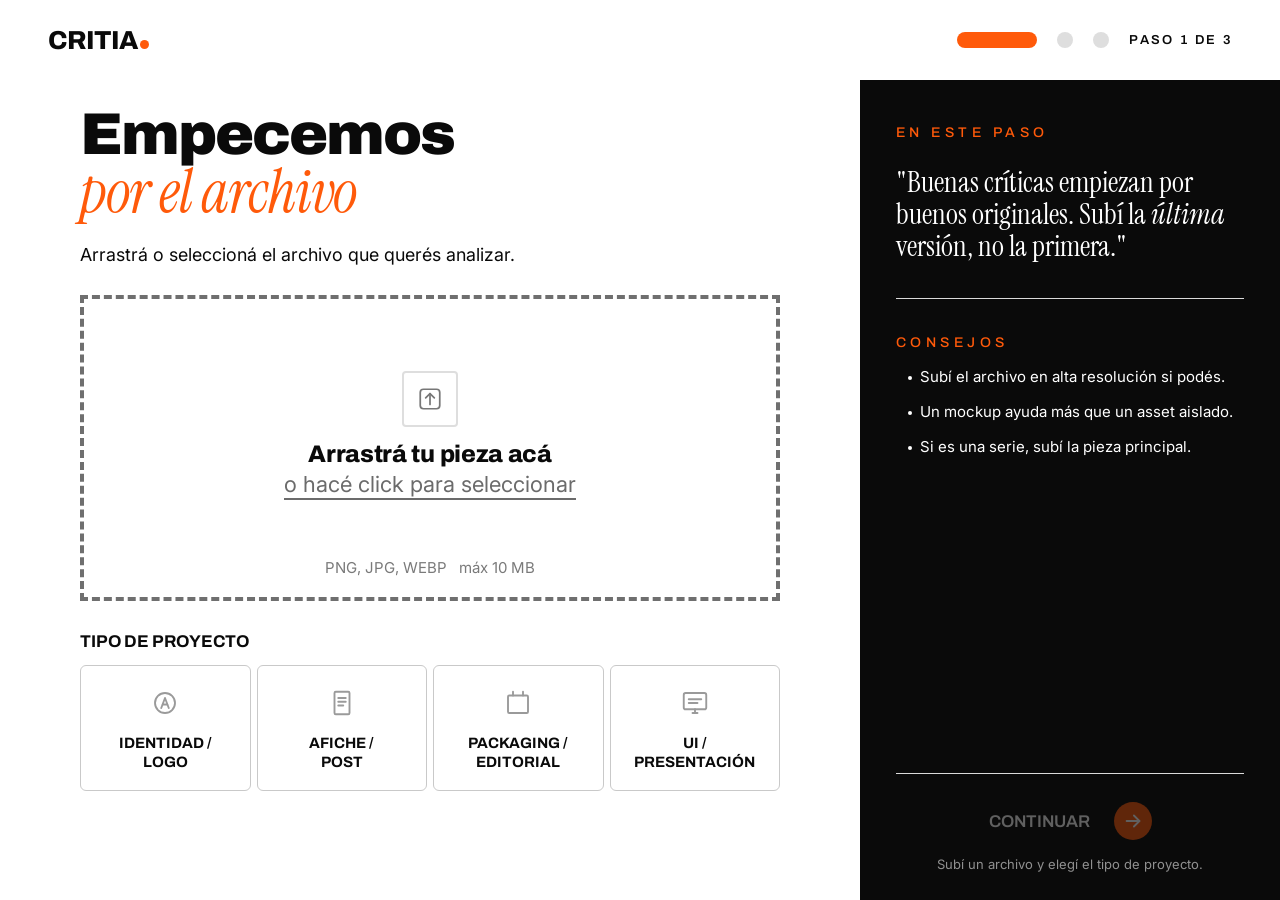
==== commit 615afd30: "Etapa 2: Ajuste de tamaños en pantalla de carga" ====
--- a/analizar.html
+++ b/analizar.html
@@ -35,8 +35,8 @@
     /* ================= LAYOUT ================= */
     .shell {
       display: grid;
-      grid-template-columns: minmax(0, 1fr) minmax(360px, 512px);
-      grid-template-rows: 105px 1fr;
+      grid-template-columns: minmax(0, 1fr) minmax(320px, 420px);
+      grid-template-rows: 80px 1fr;
       min-height: 100vh;
     }
 
@@ -46,13 +46,13 @@
       display: flex;
       align-items: center;
       justify-content: space-between;
-      padding: 0 60px;
+      padding: 0 48px;
     }
 
     .logo {
       font-family: var(--font-display);
       font-weight: 800;
-      font-size: 32px;
+      font-size: 26px;
       letter-spacing: -1px;
       color: var(--black);
       text-decoration: none;
@@ -63,8 +63,8 @@
 
     .logo::after {
       content: '';
-      width: 12px;
-      height: 12px;
+      width: 9px;
+      height: 9px;
       border-radius: 50%;
       background: var(--orange);
     }
@@ -72,37 +72,37 @@
     .progress, .progress-dots {
       display: flex;
       align-items: center;
-      gap: 30px;
+      gap: 20px;
     }
 
     .progress-dot {
-      width: 22px;
-      height: 22px;
-      border-radius: 11px;
+      width: 16px;
+      height: 16px;
+      border-radius: 8px;
       background: var(--gray-200);
       transition: width .3s ease, background .3s ease;
     }
 
-    .progress-dot.active { width: 112px; background: var(--orange); }
+    .progress-dot.active { width: 80px; background: var(--orange); }
     .progress-dot.done { background: var(--black); }
 
     .progress-label {
       font-family: var(--font-display);
       font-weight: 600;
-      font-size: 15px;
+      font-size: 13px;
       letter-spacing: .18em;
       text-transform: uppercase;
     }
 
     /* ---- Columna izquierda ---- */
-    .main { padding: 60px var(--gutter) 80px; }
+    .main { padding: clamp(16px, 3vh, 36px) var(--gutter) 48px; }
 
     .title {
       font-family: var(--font-display);
       font-weight: 900;
-      font-size: clamp(56px, 7vw, 104px);
+      font-size: clamp(44px, min(4.6vw, 8vh), 72px);
       line-height: .95;
-      letter-spacing: -3px;
+      letter-spacing: -2px;
     }
 
     .title em {
@@ -111,22 +111,22 @@
       font-style: italic;
       font-weight: 400;
       color: var(--orange);
-      letter-spacing: -2px;
-      margin-top: 4px;
+      letter-spacing: -1px;
+      margin-top: 2px;
     }
 
     .lead {
-      font-size: clamp(18px, 2vw, 28px);
-      line-height: 1.35;
-      margin-top: 48px;
+      font-size: clamp(16px, 1.4vw, 20px);
+      line-height: 1.4;
+      margin-top: clamp(12px, 2.4vh, 24px);
       max-width: 780px;
     }
 
     /* ---- Upload ---- */
     .upload-zone {
       position: relative;
-      margin-top: 56px;
-      min-height: 528px;
+      margin-top: clamp(16px, 3vh, 28px);
+      min-height: clamp(220px, 34vh, 340px);
       border: 4px dashed #6f6f6f;
       display: flex;
       flex-direction: column;
@@ -135,7 +135,7 @@
       text-align: center;
       cursor: pointer;
       transition: background .2s ease;
-      padding: 40px 24px 90px;
+      padding: 28px 24px 56px;
     }
 
     .upload-zone:hover { background: #fafafa; }
@@ -144,19 +144,19 @@
     .upload-zone input[type="file"] { display: none; }
 
     .upload-icon {
-      width: 78px;
-      height: 78px;
+      width: 56px;
+      height: 56px;
       border: 2px solid var(--gray-200);
       border-radius: 4px;
       display: flex;
       align-items: center;
       justify-content: center;
-      margin-bottom: 20px;
+      margin-bottom: 14px;
     }
 
     .upload-icon svg {
-      width: 34px;
-      height: 34px;
+      width: 26px;
+      height: 26px;
       stroke: #777;
       fill: none;
       stroke-width: 1.6;
@@ -168,14 +168,14 @@
       display: block;
       font-family: var(--font-display);
       font-weight: 800;
-      font-size: 36px;
-      letter-spacing: -.5px;
+      font-size: 24px;
+      letter-spacing: -.3px;
     }
 
     .upload-text span {
       display: inline-block;
       margin-top: 4px;
-      font-size: 36px;
+      font-size: 22px;
       color: #6b6b6b;
       text-decoration: underline;
       text-decoration-thickness: 2px;
@@ -184,10 +184,10 @@
 
     .upload-hint {
       position: absolute;
-      bottom: 40px;
+      bottom: 20px;
       left: 0;
       right: 0;
-      font-size: 20px;
+      font-size: 15px;
       color: var(--gray-500);
     }
 
@@ -196,7 +196,7 @@
 
     .upload-preview {
       max-width: 100%;
-      max-height: 420px;
+      max-height: 26vh;
       object-fit: contain;
       box-shadow: 0 10px 30px rgba(0,0,0,.08);
     }
@@ -219,10 +219,10 @@
     .section-label {
       font-family: var(--font-display);
       font-weight: 700;
-      font-size: 24px;
-      text-transform: uppercase;
-      margin-top: 64px;
-      margin-bottom: 30px;
+      font-size: 17px;
+      text-transform: uppercase;
+      margin-top: clamp(20px, 3.5vh, 36px);
+      margin-bottom: 14px;
     }
 
     .tipo-grid {
@@ -232,7 +232,7 @@
     }
 
     .tipo-btn {
-      min-height: 178px;
+      min-height: clamp(96px, 14vh, 140px);
       border: 1.5px solid var(--gray-300);
       border-radius: 6px;
       background: var(--white);
@@ -241,11 +241,11 @@
       flex-direction: column;
       align-items: center;
       justify-content: center;
-      gap: 20px;
-      padding: 20px 10px;
+      gap: 12px;
+      padding: 14px 8px;
       font-family: var(--font-display);
       font-weight: 700;
-      font-size: 20px;
+      font-size: 15px;
       line-height: 1.25;
       text-transform: uppercase;
       text-align: center;
@@ -256,8 +256,8 @@
     .tipo-btn:hover { border-color: var(--black); }
 
     .tipo-btn svg {
-      width: 48px;
-      height: 48px;
+      width: 38px;
+      height: 38px;
       padding: 4px;
       stroke: #9a9a9a;
       fill: none;
@@ -275,20 +275,20 @@
     .tipo-btn.selected svg { stroke: var(--black); background: var(--white); }
 
     /* ---- Formulario de contexto (paso 2) ---- */
-    .form-group { margin-top: 44px; }
+    .form-group { margin-top: clamp(20px, 3.5vh, 32px); }
 
     .form-group label {
       display: block;
       font-family: var(--font-display);
       font-weight: 700;
-      font-size: 22px;
-      text-transform: uppercase;
-      margin-bottom: 6px;
+      font-size: 17px;
+      text-transform: uppercase;
+      margin-bottom: 4px;
     }
 
     .form-group small {
       display: block;
-      font-size: 16px;
+      font-size: 14px;
       color: var(--gray-500);
     }
 
@@ -296,9 +296,9 @@
       width: 100%;
       border: none;
       border-bottom: 2px solid var(--black);
-      padding: 14px 0;
+      padding: 10px 0;
       font-family: var(--font-body);
-      font-size: 22px;
+      font-size: 18px;
       background: transparent;
       color: var(--black);
       outline: none;
@@ -310,12 +310,12 @@
     .form-input:focus { border-color: var(--orange); }
 
     .back-link {
-      margin-top: 56px;
+      margin-top: 32px;
       background: none;
       border: none;
       font-family: var(--font-display);
       font-weight: 600;
-      font-size: 16px;
+      font-size: 13px;
       letter-spacing: .12em;
       text-transform: uppercase;
       color: var(--gray-500);
@@ -341,7 +341,7 @@
     .aside {
       background: var(--black);
       color: var(--white);
-      padding: 84px 40px 40px 36px;
+      padding: clamp(28px, 5vh, 56px) 36px 28px;
       display: flex;
       flex-direction: column;
     }
@@ -349,7 +349,7 @@
     .aside-kicker {
       font-family: var(--font-display);
       font-weight: 500;
-      font-size: 20px;
+      font-size: 14px;
       letter-spacing: .32em;
       text-transform: uppercase;
       color: var(--orange);
@@ -357,28 +357,28 @@
 
     .aside-quote {
       font-family: var(--font-serif);
-      font-size: clamp(36px, 3.4vw, 50px);
-      line-height: 1.04;
-      margin-top: 46px;
-      padding-bottom: 52px;
+      font-size: clamp(26px, min(2.3vw, 4.4vh), 38px);
+      line-height: 1.08;
+      margin-top: clamp(16px, 3vh, 28px);
+      padding-bottom: clamp(20px, 4vh, 36px);
       border-bottom: 1px solid rgba(255,255,255,.85);
     }
 
     .aside-quote em { font-style: italic; }
-    .aside-tips-title { margin-top: 52px; }
+    .aside-tips-title { margin-top: clamp(20px, 4vh, 36px); }
 
     .aside-tips {
       list-style: none;
-      margin-top: 34px;
+      margin-top: 16px;
       display: flex;
       flex-direction: column;
-      gap: 26px;
+      gap: 14px;
     }
 
     .aside-tips li {
       position: relative;
-      padding-left: 30px;
-      font-size: 18px;
+      padding-left: 24px;
+      font-size: 15px;
       line-height: 1.4;
     }
 
@@ -395,7 +395,7 @@
 
     .aside-footer {
       margin-top: auto;
-      padding-top: 30px;
+      padding-top: 20px;
       border-top: 1px solid rgba(255,255,255,.85);
       display: flex;
       justify-content: center;
@@ -410,15 +410,15 @@
       color: var(--white);
       font-family: var(--font-display);
       font-weight: 600;
-      font-size: 22px;
+      font-size: 17px;
       text-transform: uppercase;
       cursor: pointer;
       padding: 8px 0;
     }
 
     .next-btn .arrow {
-      width: 44px;
-      height: 44px;
+      width: 38px;
+      height: 38px;
       border-radius: 50%;
       background: var(--orange);
       display: flex;
@@ -442,9 +442,9 @@
 
     .aside-help {
       text-align: center;
-      font-size: 14px;
+      font-size: 13px;
       color: rgba(255,255,255,.55);
-      margin-top: 12px;
+      margin-top: 8px;
       min-height: 1.2em;
     }
 
@@ -496,8 +496,7 @@
     /* ================= RESPONSIVE ================= */
     @media (max-width: 1100px) {
       :root { --gutter: 48px; }
-      .upload-text strong, .upload-text span { font-size: 28px; }
-      .tipo-btn { font-size: 16px; min-height: 150px; }
+      .tipo-btn { font-size: 14px; }
     }
 
     @media (max-width: 860px) {
@@ -512,11 +511,11 @@
       .title { letter-spacing: -1.5px; }
       .lead { margin-top: 24px; }
       .upload-zone { min-height: 300px; margin-top: 32px; }
-      .upload-text strong, .upload-text span { font-size: 22px; }
+      .upload-text strong, .upload-text span { font-size: 19px; }
       .upload-hint { font-size: 15px; bottom: 24px; }
       .section-label { font-size: 18px; margin-top: 40px; margin-bottom: 16px; }
       .tipo-grid { grid-template-columns: repeat(2, 1fr); }
-      .tipo-btn { min-height: 130px; font-size: 15px; }
+      .tipo-btn { min-height: 110px; font-size: 14px; }
       .form-group label { font-size: 18px; }
       .form-input { font-size: 18px; }
       .aside { padding: 40px 16px 32px; }
